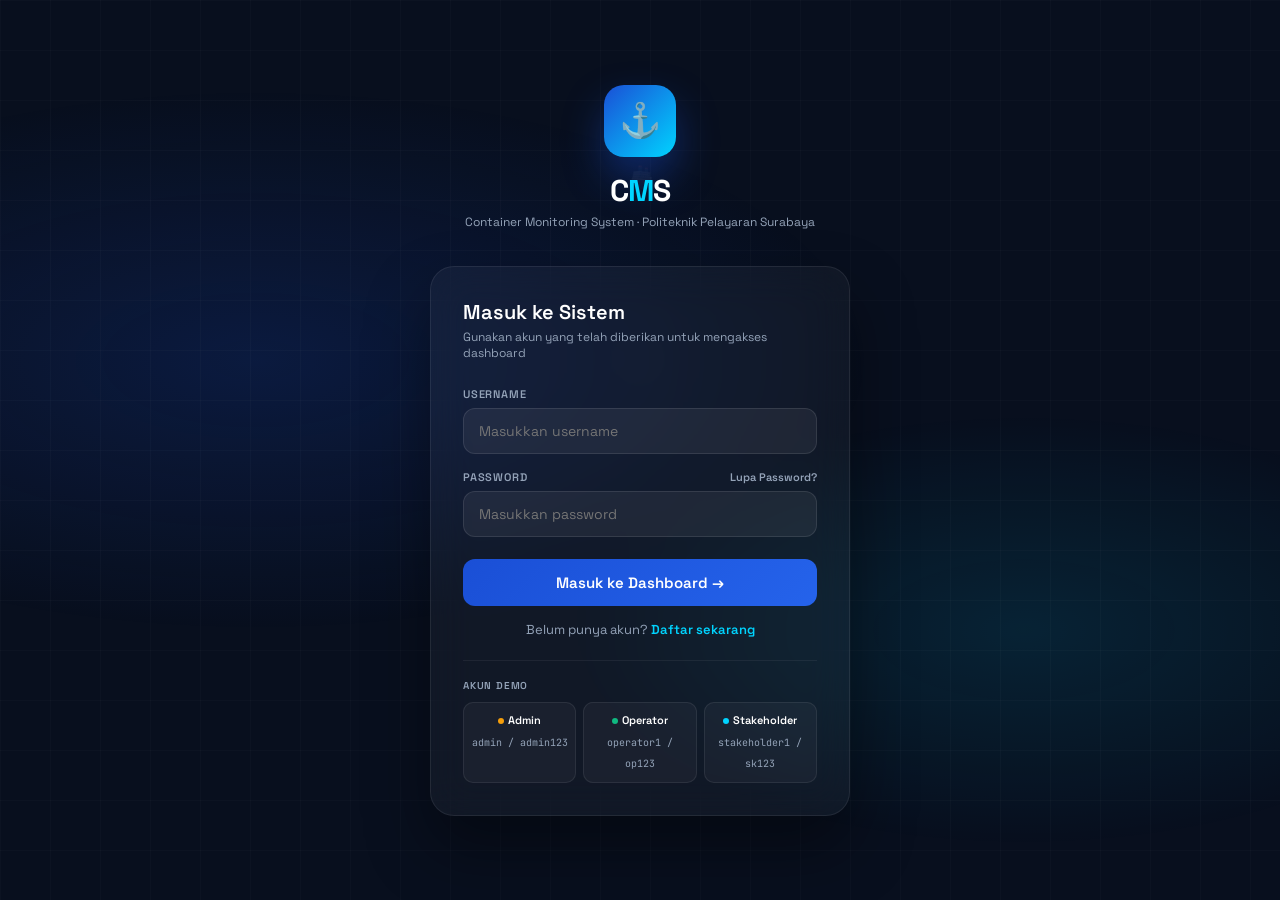
==== frontend/auth/login.html @ d7471e92 "feat: initialize CMS backend with database schema, API endpoints, and frontend dashboard views" ====
<!DOCTYPE html>
<html lang="id">
<head>
<meta charset="UTF-8">
<meta name="viewport" content="width=device-width,initial-scale=1.0">
<title>CMS — Login</title>
<link href="https://fonts.googleapis.com/css2?family=Space+Grotesk:wght@300;400;500;600;700&family=JetBrains+Mono:wght@400;600&display=swap" rel="stylesheet">
<style>
:root{--navy:#080f1e;--blue:#1a4fd6;--cyan:#00d4ff;--green:#10b981;--red:#ef4444;--gray:#94a3b8;--white:#fff;}
*{margin:0;padding:0;box-sizing:border-box;}
body{font-family:'Space Grotesk',sans-serif;background:var(--navy);min-height:100vh;display:flex;align-items:center;justify-content:center;overflow:hidden;}
body::before{content:'';position:fixed;inset:0;background:radial-gradient(ellipse 80% 50% at 20% 40%,rgba(26,79,214,.18) 0,transparent 60%),radial-gradient(ellipse 60% 40% at 80% 70%,rgba(0,212,255,.1) 0,transparent 60%);pointer-events:none;}
body::after{content:'';position:fixed;inset:0;background-image:linear-gradient(rgba(255,255,255,.02) 1px,transparent 1px),linear-gradient(90deg,rgba(255,255,255,.02) 1px,transparent 1px);background-size:50px 50px;pointer-events:none;}
.wrap{position:relative;z-index:10;width:100%;max-width:460px;padding:20px;}
.logo{text-align:center;margin-bottom:36px;}
.logo-icon{width:72px;height:72px;background:linear-gradient(135deg,var(--blue),var(--cyan));border-radius:20px;display:flex;align-items:center;justify-content:center;margin:0 auto 14px;font-size:34px;box-shadow:0 20px 40px rgba(26,79,214,.4);}
.logo h1{font-size:30px;font-weight:700;color:var(--white);letter-spacing:-1px;}
.logo h1 span{color:var(--cyan);}
.logo p{color:var(--gray);font-size:12px;margin-top:4px;}
.card{background:rgba(255,255,255,.04);border:1px solid rgba(255,255,255,.08);border-radius:24px;padding:32px;backdrop-filter:blur(20px);box-shadow:0 32px 64px rgba(0,0,0,.4);}
.card h2{font-size:20px;font-weight:600;color:var(--white);margin-bottom:4px;}
.card .sub{color:var(--gray);font-size:12px;margin-bottom:26px;}
.fg{margin-bottom:16px;}
.fg label{display:block;font-size:11px;font-weight:600;color:var(--gray);text-transform:uppercase;letter-spacing:.8px;margin-bottom:7px;}
.fg input{width:100%;background:rgba(255,255,255,.06);border:1px solid rgba(255,255,255,.1);border-radius:12px;padding:13px 15px;color:var(--white);font-family:'Space Grotesk',sans-serif;font-size:14px;outline:none;transition:all .2s;}
.fg input:focus{border-color:var(--cyan);background:rgba(0,212,255,.05);box-shadow:0 0 0 3px rgba(0,212,255,.1);}
.btn-login{width:100%;padding:14px;background:linear-gradient(135deg,var(--blue),#2563eb);border:none;border-radius:12px;color:white;font-family:'Space Grotesk',sans-serif;font-size:15px;font-weight:600;cursor:pointer;transition:all .2s;margin-top:6px;}
.btn-login:hover{transform:translateY(-2px);box-shadow:0 12px 30px rgba(26,79,214,.5);}
.btn-login:disabled{opacity:.6;cursor:not-allowed;transform:none;}
.err{background:rgba(239,68,68,.1);border:1px solid rgba(239,68,68,.3);border-radius:10px;padding:11px 14px;color:#fca5a5;font-size:12px;margin-bottom:14px;display:none;}
.demo{margin-top:22px;padding-top:18px;border-top:1px solid rgba(255,255,255,.06);}
.demo p{font-size:10px;color:var(--gray);text-transform:uppercase;letter-spacing:.8px;font-weight:600;margin-bottom:10px;}
.demo-grid{display:grid;grid-template-columns:1fr 1fr 1fr;gap:7px;}
.db{background:rgba(255,255,255,.04);border:1px solid rgba(255,255,255,.08);border-radius:10px;padding:10px 6px;cursor:pointer;transition:all .2s;text-align:center;}
.db:hover{background:rgba(255,255,255,.08);transform:translateY(-2px);}
.db .rn{font-size:11px;font-weight:600;color:var(--white);display:block;margin-bottom:3px;}
.db .cr{font-size:10px;color:var(--gray);font-family:'JetBrains Mono',monospace;}
.dot{width:6px;height:6px;border-radius:50%;display:inline-block;margin-right:4px;vertical-align:middle;}
.spin{display:inline-block;width:14px;height:14px;border:2px solid rgba(255,255,255,.3);border-top-color:white;border-radius:50%;animation:sp .6s linear infinite;margin-right:8px;vertical-align:middle;}
@keyframes sp{to{transform:rotate(360deg)}}
.ship{position:fixed;font-size:22px;opacity:.06;animation:fl 22s linear infinite;pointer-events:none;}
@keyframes fl{0%{transform:translateX(-80px) translateY(0)}50%{transform:translateX(calc(100vw + 80px)) translateY(-25px)}100%{transform:translateX(-80px)}}
</style>
</head>
<body>
<div class="ship" style="top:18%">🚢</div>
<div class="ship" style="top:55%;animation-delay:-9s;font-size:15px">⚓</div>
<div class="ship" style="top:38%;animation-delay:-16s">🚢</div>

<div class="wrap">
  <div class="logo">
    <div class="logo-icon">⚓</div>
    <h1>C<span>M</span>S</h1>
    <p>Container Monitoring System · Politeknik Pelayaran Surabaya</p>
  </div>
  <div class="card">
    <h2>Masuk ke Sistem</h2>
    <p class="sub">Gunakan akun yang telah diberikan untuk mengakses dashboard</p>
    <div class="err" id="err"></div>
    <div class="fg"><label>Username</label><input id="u" type="text" placeholder="Masukkan username" autocomplete="username"></div>
    <div class="fg">
        <div style="display: flex; justify-content: space-between; align-items: center; margin-bottom: 7px;">
            <label style="margin-bottom: 0;">Password</label>
            <a href="register.html#forgot" style="color: var(--gray); font-size: 11px; text-decoration: none; font-weight: 600; transition: color 0.2s;" onmouseover="this.style.color='var(--cyan)'" onmouseout="this.style.color='var(--gray)'">Lupa Password?</a>
        </div>
        <input id="p" type="password" placeholder="Masukkan password" autocomplete="current-password">
    </div>
    <button class="btn-login" id="btnLogin" onclick="doLogin()">Masuk ke Dashboard →</button>
    
    <div style="text-align: center; margin-top: 15px; font-size: 13px;">
      <span style="color: var(--gray);">Belum punya akun?</span>
      <a href="register.html" style="color: var(--cyan); text-decoration: none; font-weight: 600; transition: color 0.2s;" onmouseover="this.style.color='#fff'" onmouseout="this.style.color='var(--cyan)'">Daftar sekarang</a>
    </div>

    <div class="demo">
      <p>Akun Demo</p>
      <div class="demo-grid">
        <div class="db" onclick="fill('admin','admin123')"><span class="rn"><span class="dot" style="background:#f59e0b"></span>Admin</span><span class="cr">admin / admin123</span></div>
        <div class="db" onclick="fill('operator1','op123')"><span class="rn"><span class="dot" style="background:#10b981"></span>Operator</span><span class="cr">operator1 / op123</span></div>
        <div class="db" onclick="fill('stakeholder1','sk123')"><span class="rn"><span class="dot" style="background:#00d4ff"></span>Stakeholder</span><span class="cr">stakeholder1 / sk123</span></div>
      </div>
    </div>
  </div>
</div>

<script>
function fill(u,p){ document.getElementById('u').value=u; document.getElementById('p').value=p; }

async function doLogin() {
  const u   = document.getElementById('u').value.trim();
  const p   = document.getElementById('p').value.trim();
  const err = document.getElementById('err');
  const btn = document.getElementById('btnLogin');

  err.style.display='none';
  if(!u||!p){ err.textContent='Username dan password wajib diisi'; err.style.display='block'; return; }

  btn.disabled=true; btn.innerHTML='<span class="spin"></span>Memproses...';

  try {
    const res = await fetch('../../backend/api/auth.php?action=login', {
      method:'POST', credentials:'include',
      headers:{'Content-Type':'application/json'},
      body:JSON.stringify({username:u, password:p})
    });
    const data = await res.json();
    if(data.success){ window.location.href = '../dashboards/' + data.redirect; }
    else { err.textContent = data.error || 'Login gagal'; err.style.display='block'; }
  } catch(e) {
    err.textContent='Tidak dapat terhubung ke server. Pastikan Apache & MySQL sudah berjalan di XAMPP.';
    err.style.display='block';
  }
  btn.disabled=false; btn.innerHTML='Masuk ke Dashboard →';
}
document.addEventListener('keydown', e => { if(e.key==='Enter') doLogin(); });
</script>
</body>
</html>
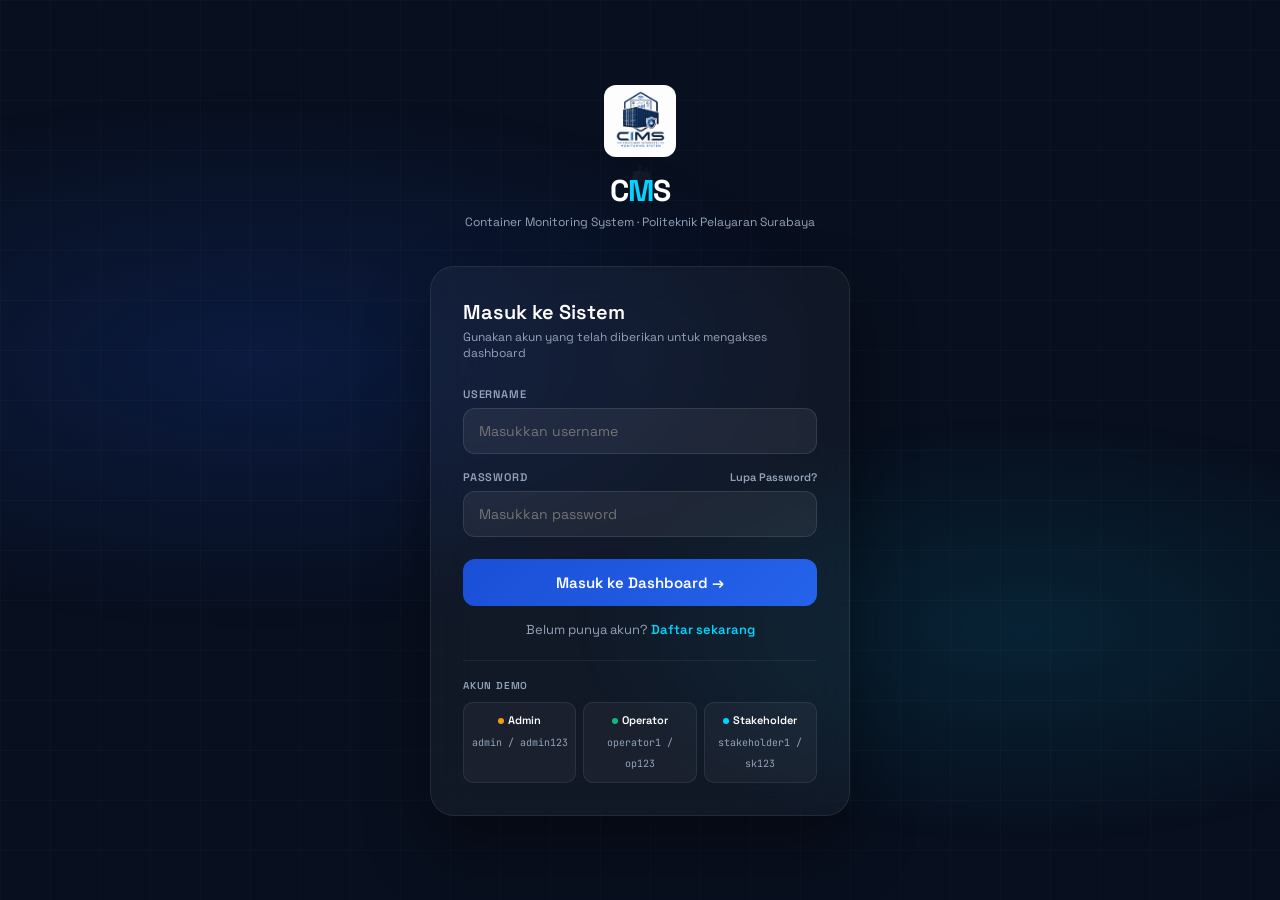
==== commit 3270e8c4: "feat: add responsive dashboard layouts, authentication page, and logo assets" ====
--- a/frontend/auth/login.html
+++ b/frontend/auth/login.html
@@ -49,7 +49,7 @@
 
 <div class="wrap">
   <div class="logo">
-    <div class="logo-icon">⚓</div>
+    <img src="../assets/img/Logo.png" alt="Logo" style="width:72px;height:72px;object-fit:contain;margin:0 auto 14px;display:block;border-radius:12px;">
     <h1>C<span>M</span>S</h1>
     <p>Container Monitoring System · Politeknik Pelayaran Surabaya</p>
   </div>
@@ -84,6 +84,16 @@
 </div>
 
 <script>
+// Dynamically compute the API base so this works on Laragon, XAMPP,
+// or any subdirectory without hardcoding a path.
+// e.g. http://localhost/cms/frontend/auth/login.html
+//   → splits at /frontend/ → http://localhost/cms
+//   → base = http://localhost/cms/backend/api
+const _apiBase = (function() {
+  const parts = window.location.pathname.split('/frontend/');
+  return window.location.origin + parts[0] + '/backend/api';
+})();
+
 function fill(u,p){ document.getElementById('u').value=u; document.getElementById('p').value=p; }
 
 async function doLogin() {
@@ -98,16 +108,19 @@
   btn.disabled=true; btn.innerHTML='<span class="spin"></span>Memproses...';
 
   try {
-    const res = await fetch('../../backend/api/auth.php?action=login', {
+    const res = await fetch(_apiBase + '/auth.php?action=login', {
       method:'POST', credentials:'include',
       headers:{'Content-Type':'application/json'},
       body:JSON.stringify({username:u, password:p})
     });
+    if (!res.ok && res.status !== 200 && res.status !== 400 && res.status !== 401) {
+      throw new Error('HTTP ' + res.status);
+    }
     const data = await res.json();
     if(data.success){ window.location.href = '../dashboards/' + data.redirect; }
     else { err.textContent = data.error || 'Login gagal'; err.style.display='block'; }
   } catch(e) {
-    err.textContent='Tidak dapat terhubung ke server. Pastikan Apache & MySQL sudah berjalan di XAMPP.';
+    err.textContent='Tidak dapat terhubung ke server. Pastikan Apache & MySQL sudah berjalan. (' + e.message + ')';
     err.style.display='block';
   }
   btn.disabled=false; btn.innerHTML='Masuk ke Dashboard →';
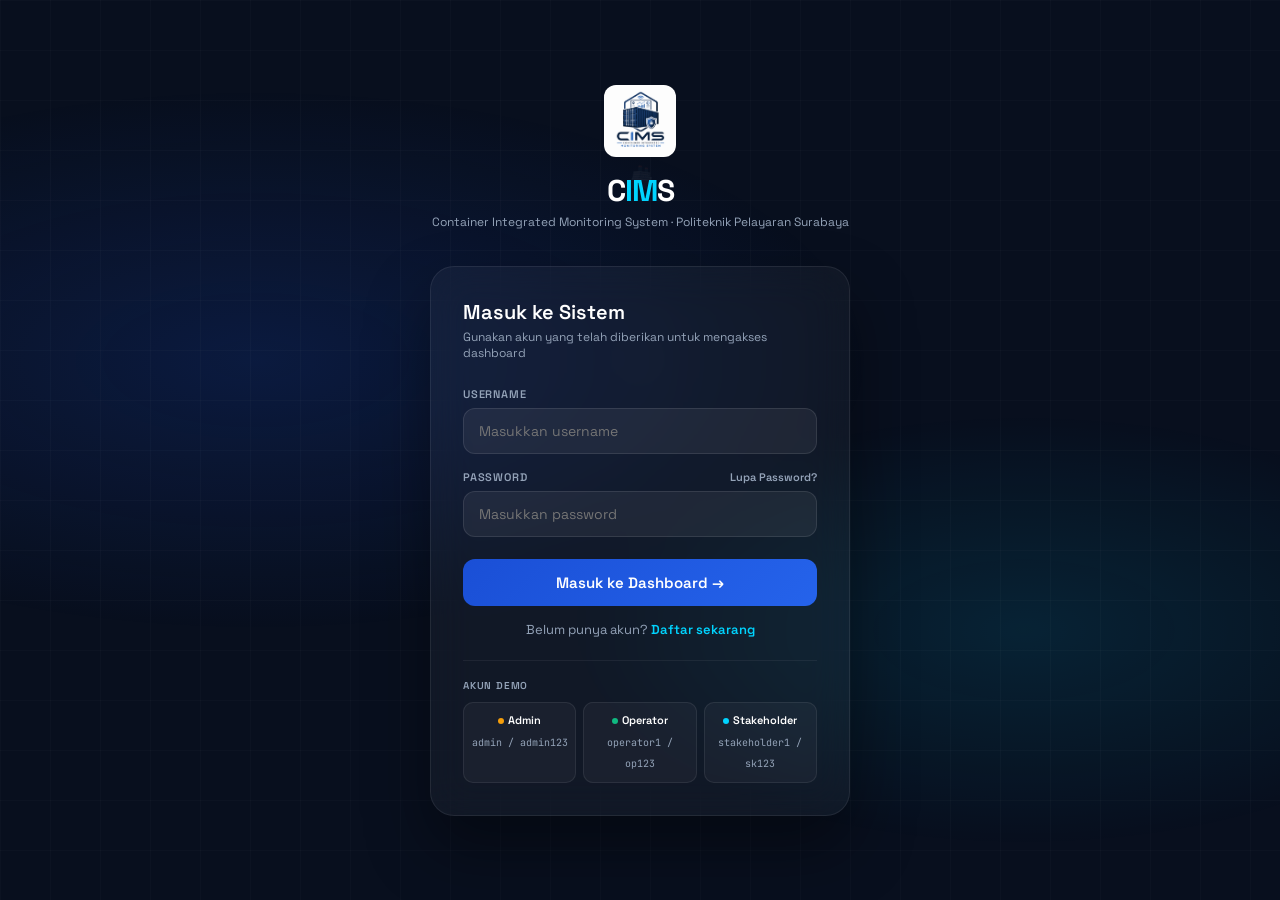
==== commit acb7a23f: "feat: initialize dashboard and authentication frontend structures with base layouts and scripts" ====
--- a/frontend/auth/login.html
+++ b/frontend/auth/login.html
@@ -3,7 +3,7 @@
 <head>
 <meta charset="UTF-8">
 <meta name="viewport" content="width=device-width,initial-scale=1.0">
-<title>CMS — Login</title>
+<title>CIMS — Login</title>
 <link href="https://fonts.googleapis.com/css2?family=Space+Grotesk:wght@300;400;500;600;700&family=JetBrains+Mono:wght@400;600&display=swap" rel="stylesheet">
 <style>
 :root{--navy:#080f1e;--blue:#1a4fd6;--cyan:#00d4ff;--green:#10b981;--red:#ef4444;--gray:#94a3b8;--white:#fff;}
@@ -50,8 +50,8 @@
 <div class="wrap">
   <div class="logo">
     <img src="../assets/img/Logo.png" alt="Logo" style="width:72px;height:72px;object-fit:contain;margin:0 auto 14px;display:block;border-radius:12px;">
-    <h1>C<span>M</span>S</h1>
-    <p>Container Monitoring System · Politeknik Pelayaran Surabaya</p>
+    <h1>C<span>IM</span>S</h1>
+    <p>Container Integrated Monitoring System · Politeknik Pelayaran Surabaya</p>
   </div>
   <div class="card">
     <h2>Masuk ke Sistem</h2>
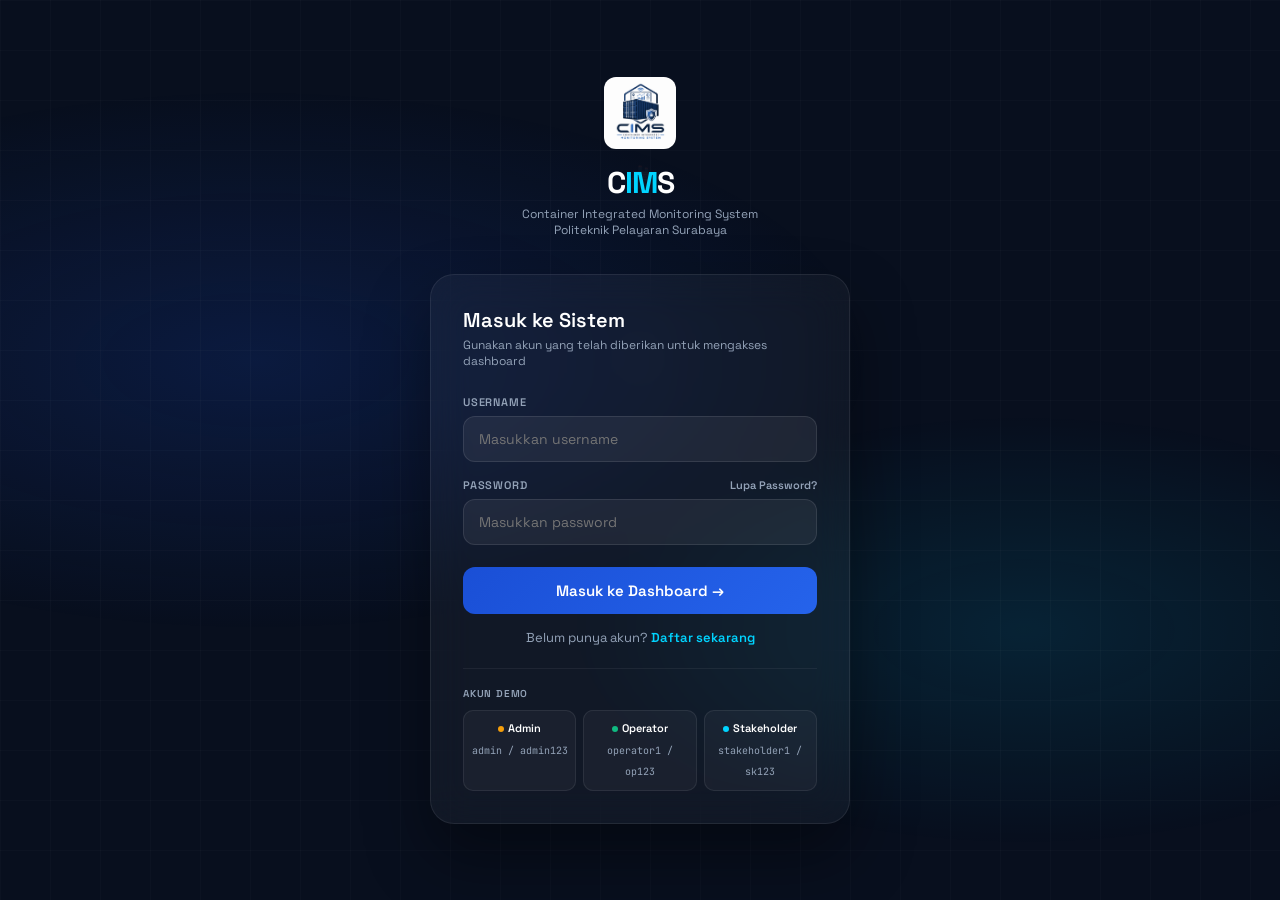
==== commit 3d657f5d: "feat: implement operator and stakeholder dashboard UI with container management and document verific" ====
--- a/frontend/auth/login.html
+++ b/frontend/auth/login.html
@@ -1,131 +1,387 @@
 <!DOCTYPE html>
 <html lang="id">
+
 <head>
-<meta charset="UTF-8">
-<meta name="viewport" content="width=device-width,initial-scale=1.0">
-<title>CIMS — Login</title>
-<link href="https://fonts.googleapis.com/css2?family=Space+Grotesk:wght@300;400;500;600;700&family=JetBrains+Mono:wght@400;600&display=swap" rel="stylesheet">
-<style>
-:root{--navy:#080f1e;--blue:#1a4fd6;--cyan:#00d4ff;--green:#10b981;--red:#ef4444;--gray:#94a3b8;--white:#fff;}
-*{margin:0;padding:0;box-sizing:border-box;}
-body{font-family:'Space Grotesk',sans-serif;background:var(--navy);min-height:100vh;display:flex;align-items:center;justify-content:center;overflow:hidden;}
-body::before{content:'';position:fixed;inset:0;background:radial-gradient(ellipse 80% 50% at 20% 40%,rgba(26,79,214,.18) 0,transparent 60%),radial-gradient(ellipse 60% 40% at 80% 70%,rgba(0,212,255,.1) 0,transparent 60%);pointer-events:none;}
-body::after{content:'';position:fixed;inset:0;background-image:linear-gradient(rgba(255,255,255,.02) 1px,transparent 1px),linear-gradient(90deg,rgba(255,255,255,.02) 1px,transparent 1px);background-size:50px 50px;pointer-events:none;}
-.wrap{position:relative;z-index:10;width:100%;max-width:460px;padding:20px;}
-.logo{text-align:center;margin-bottom:36px;}
-.logo-icon{width:72px;height:72px;background:linear-gradient(135deg,var(--blue),var(--cyan));border-radius:20px;display:flex;align-items:center;justify-content:center;margin:0 auto 14px;font-size:34px;box-shadow:0 20px 40px rgba(26,79,214,.4);}
-.logo h1{font-size:30px;font-weight:700;color:var(--white);letter-spacing:-1px;}
-.logo h1 span{color:var(--cyan);}
-.logo p{color:var(--gray);font-size:12px;margin-top:4px;}
-.card{background:rgba(255,255,255,.04);border:1px solid rgba(255,255,255,.08);border-radius:24px;padding:32px;backdrop-filter:blur(20px);box-shadow:0 32px 64px rgba(0,0,0,.4);}
-.card h2{font-size:20px;font-weight:600;color:var(--white);margin-bottom:4px;}
-.card .sub{color:var(--gray);font-size:12px;margin-bottom:26px;}
-.fg{margin-bottom:16px;}
-.fg label{display:block;font-size:11px;font-weight:600;color:var(--gray);text-transform:uppercase;letter-spacing:.8px;margin-bottom:7px;}
-.fg input{width:100%;background:rgba(255,255,255,.06);border:1px solid rgba(255,255,255,.1);border-radius:12px;padding:13px 15px;color:var(--white);font-family:'Space Grotesk',sans-serif;font-size:14px;outline:none;transition:all .2s;}
-.fg input:focus{border-color:var(--cyan);background:rgba(0,212,255,.05);box-shadow:0 0 0 3px rgba(0,212,255,.1);}
-.btn-login{width:100%;padding:14px;background:linear-gradient(135deg,var(--blue),#2563eb);border:none;border-radius:12px;color:white;font-family:'Space Grotesk',sans-serif;font-size:15px;font-weight:600;cursor:pointer;transition:all .2s;margin-top:6px;}
-.btn-login:hover{transform:translateY(-2px);box-shadow:0 12px 30px rgba(26,79,214,.5);}
-.btn-login:disabled{opacity:.6;cursor:not-allowed;transform:none;}
-.err{background:rgba(239,68,68,.1);border:1px solid rgba(239,68,68,.3);border-radius:10px;padding:11px 14px;color:#fca5a5;font-size:12px;margin-bottom:14px;display:none;}
-.demo{margin-top:22px;padding-top:18px;border-top:1px solid rgba(255,255,255,.06);}
-.demo p{font-size:10px;color:var(--gray);text-transform:uppercase;letter-spacing:.8px;font-weight:600;margin-bottom:10px;}
-.demo-grid{display:grid;grid-template-columns:1fr 1fr 1fr;gap:7px;}
-.db{background:rgba(255,255,255,.04);border:1px solid rgba(255,255,255,.08);border-radius:10px;padding:10px 6px;cursor:pointer;transition:all .2s;text-align:center;}
-.db:hover{background:rgba(255,255,255,.08);transform:translateY(-2px);}
-.db .rn{font-size:11px;font-weight:600;color:var(--white);display:block;margin-bottom:3px;}
-.db .cr{font-size:10px;color:var(--gray);font-family:'JetBrains Mono',monospace;}
-.dot{width:6px;height:6px;border-radius:50%;display:inline-block;margin-right:4px;vertical-align:middle;}
-.spin{display:inline-block;width:14px;height:14px;border:2px solid rgba(255,255,255,.3);border-top-color:white;border-radius:50%;animation:sp .6s linear infinite;margin-right:8px;vertical-align:middle;}
-@keyframes sp{to{transform:rotate(360deg)}}
-.ship{position:fixed;font-size:22px;opacity:.06;animation:fl 22s linear infinite;pointer-events:none;}
-@keyframes fl{0%{transform:translateX(-80px) translateY(0)}50%{transform:translateX(calc(100vw + 80px)) translateY(-25px)}100%{transform:translateX(-80px)}}
-</style>
+  <meta charset="UTF-8">
+  <meta name="viewport" content="width=device-width,initial-scale=1.0">
+  <title>CIMS — Login</title>
+  <link
+    href="https://fonts.googleapis.com/css2?family=Space+Grotesk:wght@300;400;500;600;700&family=JetBrains+Mono:wght@400;600&display=swap"
+    rel="stylesheet">
+  <style>
+    :root {
+      --navy: #080f1e;
+      --blue: #1a4fd6;
+      --cyan: #00d4ff;
+      --green: #10b981;
+      --red: #ef4444;
+      --gray: #94a3b8;
+      --white: #fff;
+    }
+
+    * {
+      margin: 0;
+      padding: 0;
+      box-sizing: border-box;
+    }
+
+    body {
+      font-family: 'Space Grotesk', sans-serif;
+      background: var(--navy);
+      min-height: 100vh;
+      display: flex;
+      align-items: center;
+      justify-content: center;
+      overflow: hidden;
+    }
+
+    body::before {
+      content: '';
+      position: fixed;
+      inset: 0;
+      background: radial-gradient(ellipse 80% 50% at 20% 40%, rgba(26, 79, 214, .18) 0, transparent 60%), radial-gradient(ellipse 60% 40% at 80% 70%, rgba(0, 212, 255, .1) 0, transparent 60%);
+      pointer-events: none;
+    }
+
+    body::after {
+      content: '';
+      position: fixed;
+      inset: 0;
+      background-image: linear-gradient(rgba(255, 255, 255, .02) 1px, transparent 1px), linear-gradient(90deg, rgba(255, 255, 255, .02) 1px, transparent 1px);
+      background-size: 50px 50px;
+      pointer-events: none;
+    }
+
+    .wrap {
+      position: relative;
+      z-index: 10;
+      width: 100%;
+      max-width: 460px;
+      padding: 20px;
+    }
+
+    .logo {
+      text-align: center;
+      margin-bottom: 36px;
+    }
+
+    .logo-icon {
+      width: 72px;
+      height: 72px;
+      background: linear-gradient(135deg, var(--blue), var(--cyan));
+      border-radius: 20px;
+      display: flex;
+      align-items: center;
+      justify-content: center;
+      margin: 0 auto 14px;
+      font-size: 34px;
+      box-shadow: 0 20px 40px rgba(26, 79, 214, .4);
+    }
+
+    .logo h1 {
+      font-size: 30px;
+      font-weight: 700;
+      color: var(--white);
+      letter-spacing: -1px;
+    }
+
+    .logo h1 span {
+      color: var(--cyan);
+    }
+
+    .logo p {
+      color: var(--gray);
+      font-size: 12px;
+      margin-top: 4px;
+    }
+
+    .card {
+      background: rgba(255, 255, 255, .04);
+      border: 1px solid rgba(255, 255, 255, .08);
+      border-radius: 24px;
+      padding: 32px;
+      backdrop-filter: blur(20px);
+      box-shadow: 0 32px 64px rgba(0, 0, 0, .4);
+    }
+
+    .card h2 {
+      font-size: 20px;
+      font-weight: 600;
+      color: var(--white);
+      margin-bottom: 4px;
+    }
+
+    .card .sub {
+      color: var(--gray);
+      font-size: 12px;
+      margin-bottom: 26px;
+    }
+
+    .fg {
+      margin-bottom: 16px;
+    }
+
+    .fg label {
+      display: block;
+      font-size: 11px;
+      font-weight: 600;
+      color: var(--gray);
+      text-transform: uppercase;
+      letter-spacing: .8px;
+      margin-bottom: 7px;
+    }
+
+    .fg input {
+      width: 100%;
+      background: rgba(255, 255, 255, .06);
+      border: 1px solid rgba(255, 255, 255, .1);
+      border-radius: 12px;
+      padding: 13px 15px;
+      color: var(--white);
+      font-family: 'Space Grotesk', sans-serif;
+      font-size: 14px;
+      outline: none;
+      transition: all .2s;
+    }
+
+    .fg input:focus {
+      border-color: var(--cyan);
+      background: rgba(0, 212, 255, .05);
+      box-shadow: 0 0 0 3px rgba(0, 212, 255, .1);
+    }
+
+    .btn-login {
+      width: 100%;
+      padding: 14px;
+      background: linear-gradient(135deg, var(--blue), #2563eb);
+      border: none;
+      border-radius: 12px;
+      color: white;
+      font-family: 'Space Grotesk', sans-serif;
+      font-size: 15px;
+      font-weight: 600;
+      cursor: pointer;
+      transition: all .2s;
+      margin-top: 6px;
+    }
+
+    .btn-login:hover {
+      transform: translateY(-2px);
+      box-shadow: 0 12px 30px rgba(26, 79, 214, .5);
+    }
+
+    .btn-login:disabled {
+      opacity: .6;
+      cursor: not-allowed;
+      transform: none;
+    }
+
+    .err {
+      background: rgba(239, 68, 68, .1);
+      border: 1px solid rgba(239, 68, 68, .3);
+      border-radius: 10px;
+      padding: 11px 14px;
+      color: #fca5a5;
+      font-size: 12px;
+      margin-bottom: 14px;
+      display: none;
+    }
+
+    .demo {
+      margin-top: 22px;
+      padding-top: 18px;
+      border-top: 1px solid rgba(255, 255, 255, .06);
+    }
+
+    .demo p {
+      font-size: 10px;
+      color: var(--gray);
+      text-transform: uppercase;
+      letter-spacing: .8px;
+      font-weight: 600;
+      margin-bottom: 10px;
+    }
+
+    .demo-grid {
+      display: grid;
+      grid-template-columns: 1fr 1fr 1fr;
+      gap: 7px;
+    }
+
+    .db {
+      background: rgba(255, 255, 255, .04);
+      border: 1px solid rgba(255, 255, 255, .08);
+      border-radius: 10px;
+      padding: 10px 6px;
+      cursor: pointer;
+      transition: all .2s;
+      text-align: center;
+    }
+
+    .db:hover {
+      background: rgba(255, 255, 255, .08);
+      transform: translateY(-2px);
+    }
+
+    .db .rn {
+      font-size: 11px;
+      font-weight: 600;
+      color: var(--white);
+      display: block;
+      margin-bottom: 3px;
+    }
+
+    .db .cr {
+      font-size: 10px;
+      color: var(--gray);
+      font-family: 'JetBrains Mono', monospace;
+    }
+
+    .dot {
+      width: 6px;
+      height: 6px;
+      border-radius: 50%;
+      display: inline-block;
+      margin-right: 4px;
+      vertical-align: middle;
+    }
+
+    .spin {
+      display: inline-block;
+      width: 14px;
+      height: 14px;
+      border: 2px solid rgba(255, 255, 255, .3);
+      border-top-color: white;
+      border-radius: 50%;
+      animation: sp .6s linear infinite;
+      margin-right: 8px;
+      vertical-align: middle;
+    }
+
+    @keyframes sp {
+      to {
+        transform: rotate(360deg)
+      }
+    }
+
+    .ship {
+      position: fixed;
+      font-size: 22px;
+      opacity: .06;
+      animation: fl 22s linear infinite;
+      pointer-events: none;
+    }
+
+    @keyframes fl {
+      0% {
+        transform: translateX(-80px) translateY(0)
+      }
+
+      50% {
+        transform: translateX(calc(100vw + 80px)) translateY(-25px)
+      }
+
+      100% {
+        transform: translateX(-80px)
+      }
+    }
+  </style>
 </head>
+
 <body>
-<div class="ship" style="top:18%">🚢</div>
-<div class="ship" style="top:55%;animation-delay:-9s;font-size:15px">⚓</div>
-<div class="ship" style="top:38%;animation-delay:-16s">🚢</div>
-
-<div class="wrap">
-  <div class="logo">
-    <img src="../assets/img/Logo.png" alt="Logo" style="width:72px;height:72px;object-fit:contain;margin:0 auto 14px;display:block;border-radius:12px;">
-    <h1>C<span>IM</span>S</h1>
-    <p>Container Integrated Monitoring System · Politeknik Pelayaran Surabaya</p>
-  </div>
-  <div class="card">
-    <h2>Masuk ke Sistem</h2>
-    <p class="sub">Gunakan akun yang telah diberikan untuk mengakses dashboard</p>
-    <div class="err" id="err"></div>
-    <div class="fg"><label>Username</label><input id="u" type="text" placeholder="Masukkan username" autocomplete="username"></div>
-    <div class="fg">
+  <div class="ship" style="top:18%">🚢</div>
+  <div class="ship" style="top:55%;animation-delay:-9s;font-size:15px">⚓</div>
+  <div class="ship" style="top:38%;animation-delay:-16s">🚢</div>
+
+  <div class="wrap">
+    <div class="logo">
+      <img src="../assets/img/Logo.png" alt="Logo"
+        style="width:72px;height:72px;object-fit:contain;margin:0 auto 14px;display:block;border-radius:12px;">
+      <h1>C<span>IM</span>S</h1>
+      <p>Container Integrated Monitoring System <br> Politeknik Pelayaran Surabaya</p>
+    </div>
+    <div class="card">
+      <h2>Masuk ke Sistem</h2>
+      <p class="sub">Gunakan akun yang telah diberikan untuk mengakses dashboard</p>
+      <div class="err" id="err"></div>
+      <div class="fg"><label>Username</label><input id="u" type="text" placeholder="Masukkan username"
+          autocomplete="username"></div>
+      <div class="fg">
         <div style="display: flex; justify-content: space-between; align-items: center; margin-bottom: 7px;">
-            <label style="margin-bottom: 0;">Password</label>
-            <a href="register.html#forgot" style="color: var(--gray); font-size: 11px; text-decoration: none; font-weight: 600; transition: color 0.2s;" onmouseover="this.style.color='var(--cyan)'" onmouseout="this.style.color='var(--gray)'">Lupa Password?</a>
+          <label style="margin-bottom: 0;">Password</label>
+          <a href="register.html#forgot"
+            style="color: var(--gray); font-size: 11px; text-decoration: none; font-weight: 600; transition: color 0.2s;"
+            onmouseover="this.style.color='var(--cyan)'" onmouseout="this.style.color='var(--gray)'">Lupa Password?</a>
         </div>
         <input id="p" type="password" placeholder="Masukkan password" autocomplete="current-password">
-    </div>
-    <button class="btn-login" id="btnLogin" onclick="doLogin()">Masuk ke Dashboard →</button>
-    
-    <div style="text-align: center; margin-top: 15px; font-size: 13px;">
-      <span style="color: var(--gray);">Belum punya akun?</span>
-      <a href="register.html" style="color: var(--cyan); text-decoration: none; font-weight: 600; transition: color 0.2s;" onmouseover="this.style.color='#fff'" onmouseout="this.style.color='var(--cyan)'">Daftar sekarang</a>
-    </div>
-
-    <div class="demo">
-      <p>Akun Demo</p>
-      <div class="demo-grid">
-        <div class="db" onclick="fill('admin','admin123')"><span class="rn"><span class="dot" style="background:#f59e0b"></span>Admin</span><span class="cr">admin / admin123</span></div>
-        <div class="db" onclick="fill('operator1','op123')"><span class="rn"><span class="dot" style="background:#10b981"></span>Operator</span><span class="cr">operator1 / op123</span></div>
-        <div class="db" onclick="fill('stakeholder1','sk123')"><span class="rn"><span class="dot" style="background:#00d4ff"></span>Stakeholder</span><span class="cr">stakeholder1 / sk123</span></div>
+      </div>
+      <button class="btn-login" id="btnLogin" onclick="doLogin()">Masuk ke Dashboard →</button>
+
+      <div style="text-align: center; margin-top: 15px; font-size: 13px;">
+        <span style="color: var(--gray);">Belum punya akun?</span>
+        <a href="register.html"
+          style="color: var(--cyan); text-decoration: none; font-weight: 600; transition: color 0.2s;"
+          onmouseover="this.style.color='#fff'" onmouseout="this.style.color='var(--cyan)'">Daftar sekarang</a>
+      </div>
+
+      <div class="demo">
+        <p>Akun Demo</p>
+        <div class="demo-grid">
+          <div class="db" onclick="fill('admin','admin123')"><span class="rn"><span class="dot"
+                style="background:#f59e0b"></span>Admin</span><span class="cr">admin / admin123</span></div>
+          <div class="db" onclick="fill('operator1','op123')"><span class="rn"><span class="dot"
+                style="background:#10b981"></span>Operator</span><span class="cr">operator1 / op123</span></div>
+          <div class="db" onclick="fill('stakeholder1','sk123')"><span class="rn"><span class="dot"
+                style="background:#00d4ff"></span>Stakeholder</span><span class="cr">stakeholder1 / sk123</span></div>
+        </div>
       </div>
     </div>
   </div>
-</div>
-
-<script>
-// Dynamically compute the API base so this works on Laragon, XAMPP,
-// or any subdirectory without hardcoding a path.
-// e.g. http://localhost/cms/frontend/auth/login.html
-//   → splits at /frontend/ → http://localhost/cms
-//   → base = http://localhost/cms/backend/api
-const _apiBase = (function() {
-  const parts = window.location.pathname.split('/frontend/');
-  return window.location.origin + parts[0] + '/backend/api';
-})();
-
-function fill(u,p){ document.getElementById('u').value=u; document.getElementById('p').value=p; }
-
-async function doLogin() {
-  const u   = document.getElementById('u').value.trim();
-  const p   = document.getElementById('p').value.trim();
-  const err = document.getElementById('err');
-  const btn = document.getElementById('btnLogin');
-
-  err.style.display='none';
-  if(!u||!p){ err.textContent='Username dan password wajib diisi'; err.style.display='block'; return; }
-
-  btn.disabled=true; btn.innerHTML='<span class="spin"></span>Memproses...';
-
-  try {
-    const res = await fetch(_apiBase + '/auth.php?action=login', {
-      method:'POST', credentials:'include',
-      headers:{'Content-Type':'application/json'},
-      body:JSON.stringify({username:u, password:p})
-    });
-    if (!res.ok && res.status !== 200 && res.status !== 400 && res.status !== 401) {
-      throw new Error('HTTP ' + res.status);
-    }
-    const data = await res.json();
-    if(data.success){ window.location.href = '../dashboards/' + data.redirect; }
-    else { err.textContent = data.error || 'Login gagal'; err.style.display='block'; }
-  } catch(e) {
-    err.textContent='Tidak dapat terhubung ke server. Pastikan Apache & MySQL sudah berjalan. (' + e.message + ')';
-    err.style.display='block';
-  }
-  btn.disabled=false; btn.innerHTML='Masuk ke Dashboard →';
-}
-document.addEventListener('keydown', e => { if(e.key==='Enter') doLogin(); });
-</script>
+
+  <script>
+    // Dynamically compute the API base so this works on Laragon, XAMPP,
+    // or any subdirectory without hardcoding a path.
+    // e.g. http://localhost/cms/frontend/auth/login.html
+    //   → splits at /frontend/ → http://localhost/cms
+    //   → base = http://localhost/cms/backend/api
+    const _apiBase = (function () {
+      const parts = window.location.pathname.split('/frontend/');
+      return window.location.origin + parts[0] + '/backend/api';
+    })();
+
+    function fill(u, p) { document.getElementById('u').value = u; document.getElementById('p').value = p; }
+
+    async function doLogin() {
+      const u = document.getElementById('u').value.trim();
+      const p = document.getElementById('p').value.trim();
+      const err = document.getElementById('err');
+      const btn = document.getElementById('btnLogin');
+
+      err.style.display = 'none';
+      if (!u || !p) { err.textContent = 'Username dan password wajib diisi'; err.style.display = 'block'; return; }
+
+      btn.disabled = true; btn.innerHTML = '<span class="spin"></span>Memproses...';
+
+      try {
+        const res = await fetch(_apiBase + '/auth.php?action=login', {
+          method: 'POST', credentials: 'include',
+          headers: { 'Content-Type': 'application/json' },
+          body: JSON.stringify({ username: u, password: p })
+        });
+        if (!res.ok && res.status !== 200 && res.status !== 400 && res.status !== 401) {
+          throw new Error('HTTP ' + res.status);
+        }
+        const data = await res.json();
+        if (data.success) { window.location.href = '../dashboards/' + data.redirect; }
+        else { err.textContent = data.error || 'Login gagal'; err.style.display = 'block'; }
+      } catch (e) {
+        err.textContent = 'Tidak dapat terhubung ke server. Pastikan Apache & MySQL sudah berjalan. (' + e.message + ')';
+        err.style.display = 'block';
+      }
+      btn.disabled = false; btn.innerHTML = 'Masuk ke Dashboard →';
+    }
+    document.addEventListener('keydown', e => { if (e.key === 'Enter') doLogin(); });
+  </script>
 </body>
-</html>
+
+</html>
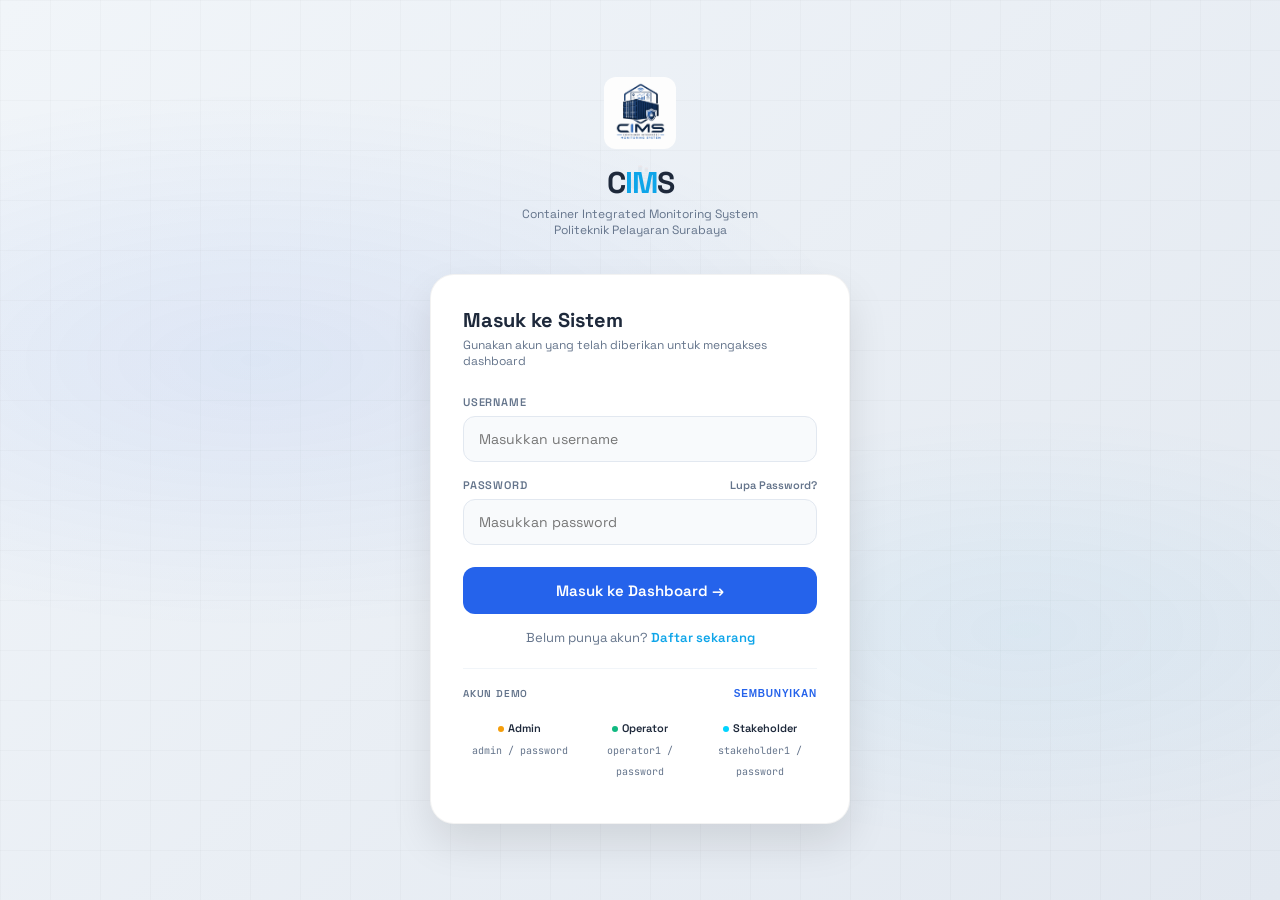
==== commit b6f68722: "feat: implement core user authentication, multi-role dashboard structure, and backend API integratio" ====
--- a/frontend/auth/login.html
+++ b/frontend/auth/login.html
@@ -10,13 +10,15 @@
     rel="stylesheet">
   <style>
     :root {
-      --navy: #080f1e;
-      --blue: #1a4fd6;
-      --cyan: #00d4ff;
+      --navy: #f8fafc;
+      --bg-gradient: linear-gradient(135deg, #f1f5f9 0%, #e2e8f0 100%);
+      --blue: #2563eb;
+      --cyan: #0ea5e9;
       --green: #10b981;
       --red: #ef4444;
-      --gray: #94a3b8;
-      --white: #fff;
+      --gray: #64748b;
+      --white: #1e293b;
+      --card-bg: #ffffff;
     }
 
     * {
@@ -27,7 +29,7 @@
 
     body {
       font-family: 'Space Grotesk', sans-serif;
-      background: var(--navy);
+      background: var(--bg-gradient);
       min-height: 100vh;
       display: flex;
       align-items: center;
@@ -39,7 +41,7 @@
       content: '';
       position: fixed;
       inset: 0;
-      background: radial-gradient(ellipse 80% 50% at 20% 40%, rgba(26, 79, 214, .18) 0, transparent 60%), radial-gradient(ellipse 60% 40% at 80% 70%, rgba(0, 212, 255, .1) 0, transparent 60%);
+      background: radial-gradient(ellipse 80% 50% at 20% 40%, rgba(37, 99, 235, .08) 0, transparent 60%), radial-gradient(ellipse 60% 40% at 80% 70%, rgba(14, 165, 233, .05) 0, transparent 60%);
       pointer-events: none;
     }
 
@@ -47,7 +49,7 @@
       content: '';
       position: fixed;
       inset: 0;
-      background-image: linear-gradient(rgba(255, 255, 255, .02) 1px, transparent 1px), linear-gradient(90deg, rgba(255, 255, 255, .02) 1px, transparent 1px);
+      background-image: linear-gradient(rgba(0, 0, 0, .02) 1px, transparent 1px), linear-gradient(90deg, rgba(0, 0, 0, .02) 1px, transparent 1px);
       background-size: 50px 50px;
       pointer-events: none;
     }
@@ -96,18 +98,18 @@
     }
 
     .card {
-      background: rgba(255, 255, 255, .04);
-      border: 1px solid rgba(255, 255, 255, .08);
+      background: var(--card-bg);
+      border: 1px solid rgba(0, 0, 0, .05);
       border-radius: 24px;
       padding: 32px;
       backdrop-filter: blur(20px);
-      box-shadow: 0 32px 64px rgba(0, 0, 0, .4);
+      box-shadow: 0 20px 40px rgba(0, 0, 0, .1);
     }
 
     .card h2 {
       font-size: 20px;
-      font-weight: 600;
-      color: var(--white);
+      font-weight: 700;
+      color: #1e293b;
       margin-bottom: 4px;
     }
 
@@ -133,11 +135,11 @@
 
     .fg input {
       width: 100%;
-      background: rgba(255, 255, 255, .06);
-      border: 1px solid rgba(255, 255, 255, .1);
+      background: #f8fafc;
+      border: 1px solid #e2e8f0;
       border-radius: 12px;
       padding: 13px 15px;
-      color: var(--white);
+      color: #1e293b;
       font-family: 'Space Grotesk', sans-serif;
       font-size: 14px;
       outline: none;
@@ -190,7 +192,7 @@
     .demo {
       margin-top: 22px;
       padding-top: 18px;
-      border-top: 1px solid rgba(255, 255, 255, .06);
+      border-top: 1px solid #f1f5f9;
     }
 
     .demo p {
@@ -226,7 +228,7 @@
     .db .rn {
       font-size: 11px;
       font-weight: 600;
-      color: var(--white);
+      color: #1e293b;
       display: block;
       margin-bottom: 3px;
     }
@@ -324,15 +326,18 @@
           onmouseover="this.style.color='#fff'" onmouseout="this.style.color='var(--cyan)'">Daftar sekarang</a>
       </div>
 
-      <div class="demo">
-        <p>Akun Demo</p>
-        <div class="demo-grid">
-          <div class="db" onclick="fill('admin','admin123')"><span class="rn"><span class="dot"
-                style="background:#f59e0b"></span>Admin</span><span class="cr">admin / admin123</span></div>
-          <div class="db" onclick="fill('operator1','op123')"><span class="rn"><span class="dot"
-                style="background:#10b981"></span>Operator</span><span class="cr">operator1 / op123</span></div>
-          <div class="db" onclick="fill('stakeholder1','sk123')"><span class="rn"><span class="dot"
-                style="background:#00d4ff"></span>Stakeholder</span><span class="cr">stakeholder1 / sk123</span></div>
+      <div class="demo" id="demoSection">
+        <div style="display: flex; justify-content: space-between; align-items: center; margin-bottom: 10px;">
+          <p style="margin-bottom: 0;">Akun Demo</p>
+          <button onclick="toggleDemo()" id="btnDemoToggle" style="background: none; border: none; color: var(--blue); font-size: 10px; cursor: pointer; text-transform: uppercase; letter-spacing: .8px; font-weight: 700;">Sembunyikan</button>
+        </div>
+        <div class="demo-grid" id="demoGrid">
+          <div class="db" onclick="fill('admin','password')"><span class="rn"><span class="dot"
+                style="background:#f59e0b"></span>Admin</span><span class="cr">admin / password</span></div>
+          <div class="db" onclick="fill('operator1','password')"><span class="rn"><span class="dot"
+                style="background:#10b981"></span>Operator</span><span class="cr">operator1 / password</span></div>
+          <div class="db" onclick="fill('stakeholder1','password')"><span class="rn"><span class="dot"
+                style="background:#00d4ff"></span>Stakeholder</span><span class="cr">stakeholder1 / password</span></div>
         </div>
       </div>
     </div>
@@ -350,6 +355,20 @@
     })();
 
     function fill(u, p) { document.getElementById('u').value = u; document.getElementById('p').value = p; }
+
+    function toggleDemo() {
+      const grid = document.getElementById('demoGrid');
+      const btn = document.getElementById('btnDemoToggle');
+      const isHidden = window.getComputedStyle(grid).display === 'none';
+      
+      if (isHidden) {
+        grid.style.display = 'grid';
+        btn.textContent = 'Sembunyikan';
+      } else {
+        grid.style.display = 'none';
+        btn.textContent = 'Tampilkan';
+      }
+    }
 
     async function doLogin() {
       const u = document.getElementById('u').value.trim();
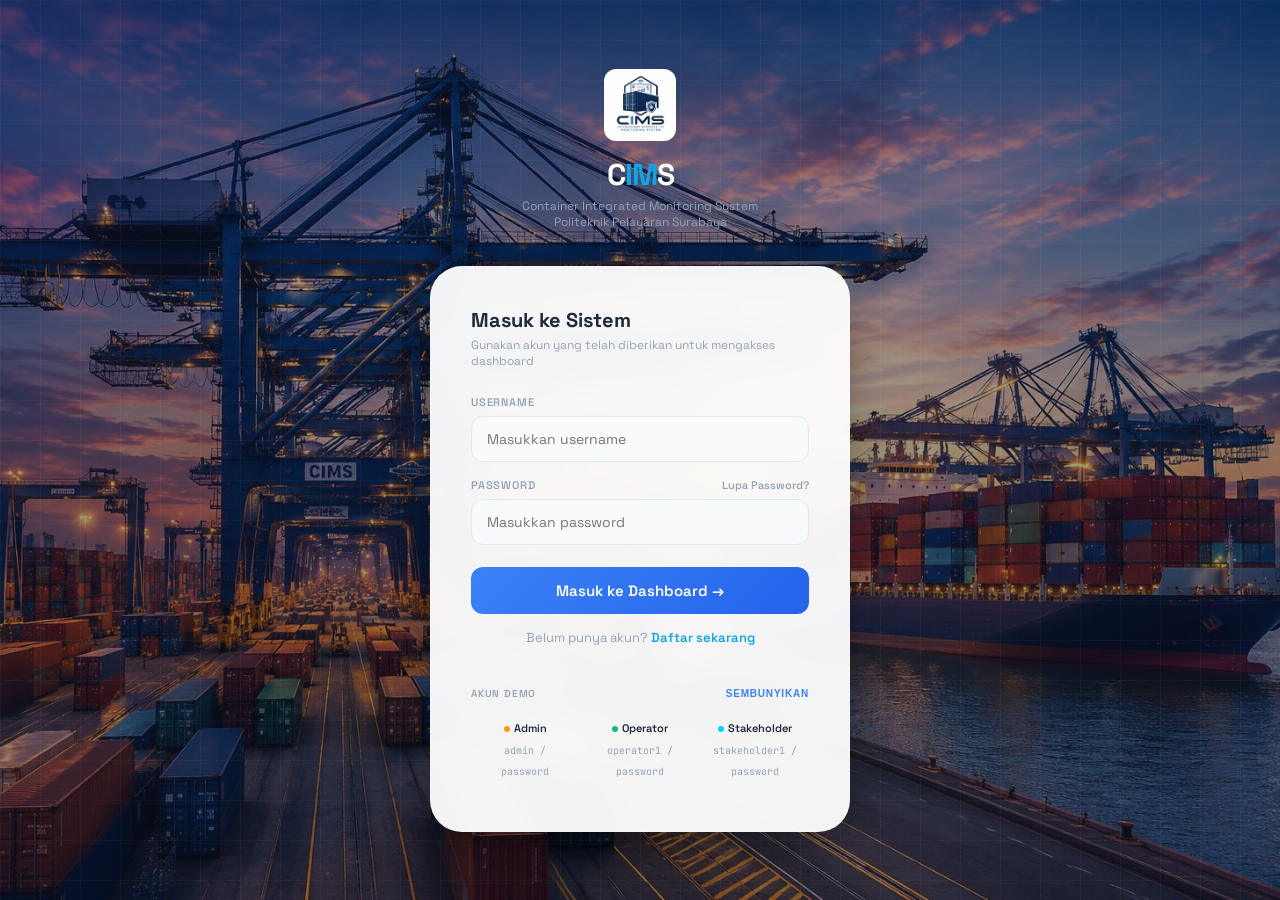
==== commit 441320d1: "feat: implement login page, stakeholder dashboard, and associated stylesheets" ====
--- a/frontend/auth/login.html
+++ b/frontend/auth/login.html
@@ -10,15 +10,15 @@
     rel="stylesheet">
   <style>
     :root {
-      --navy: #f8fafc;
-      --bg-gradient: linear-gradient(135deg, #f1f5f9 0%, #e2e8f0 100%);
-      --blue: #2563eb;
+      --navy: #0f172a;
+      --bg-gradient: linear-gradient(135deg, rgba(15, 23, 42, 0.8) 0%, rgba(30, 41, 59, 0.8) 100%);
+      --blue: #3b82f6;
       --cyan: #0ea5e9;
       --green: #10b981;
       --red: #ef4444;
-      --gray: #64748b;
-      --white: #1e293b;
-      --card-bg: #ffffff;
+      --gray: #94a3b8;
+      --white: #ffffff;
+      --card-bg: rgba(255, 255, 255, 0.95);
     }
 
     * {
@@ -29,19 +29,20 @@
 
     body {
       font-family: 'Space Grotesk', sans-serif;
-      background: var(--bg-gradient);
+      background: url('../assets/img/AuthBackground.jpeg') no-repeat center center fixed;
+      background-size: cover;
       min-height: 100vh;
       display: flex;
       align-items: center;
       justify-content: center;
-      overflow: hidden;
+      overflow-x: hidden;
     }
 
     body::before {
       content: '';
       position: fixed;
       inset: 0;
-      background: radial-gradient(ellipse 80% 50% at 20% 40%, rgba(37, 99, 235, .08) 0, transparent 60%), radial-gradient(ellipse 60% 40% at 80% 70%, rgba(14, 165, 233, .05) 0, transparent 60%);
+      background: rgba(15, 23, 42, 0.4);
       pointer-events: none;
     }
 
@@ -49,8 +50,8 @@
       content: '';
       position: fixed;
       inset: 0;
-      background-image: linear-gradient(rgba(0, 0, 0, .02) 1px, transparent 1px), linear-gradient(90deg, rgba(0, 0, 0, .02) 1px, transparent 1px);
-      background-size: 50px 50px;
+      background-image: linear-gradient(rgba(255, 255, 255, .03) 1px, transparent 1px), linear-gradient(90deg, rgba(255, 255, 255, .03) 1px, transparent 1px);
+      background-size: 40px 40px;
       pointer-events: none;
     }
 
@@ -99,11 +100,11 @@
 
     .card {
       background: var(--card-bg);
-      border: 1px solid rgba(0, 0, 0, .05);
-      border-radius: 24px;
-      padding: 32px;
-      backdrop-filter: blur(20px);
-      box-shadow: 0 20px 40px rgba(0, 0, 0, .1);
+      border: 1px solid rgba(255, 255, 255, 0.1);
+      border-radius: 32px;
+      padding: 40px;
+      backdrop-filter: blur(12px);
+      box-shadow: 0 25px 50px -12px rgba(0, 0, 0, 0.5);
     }
 
     .card h2 {
